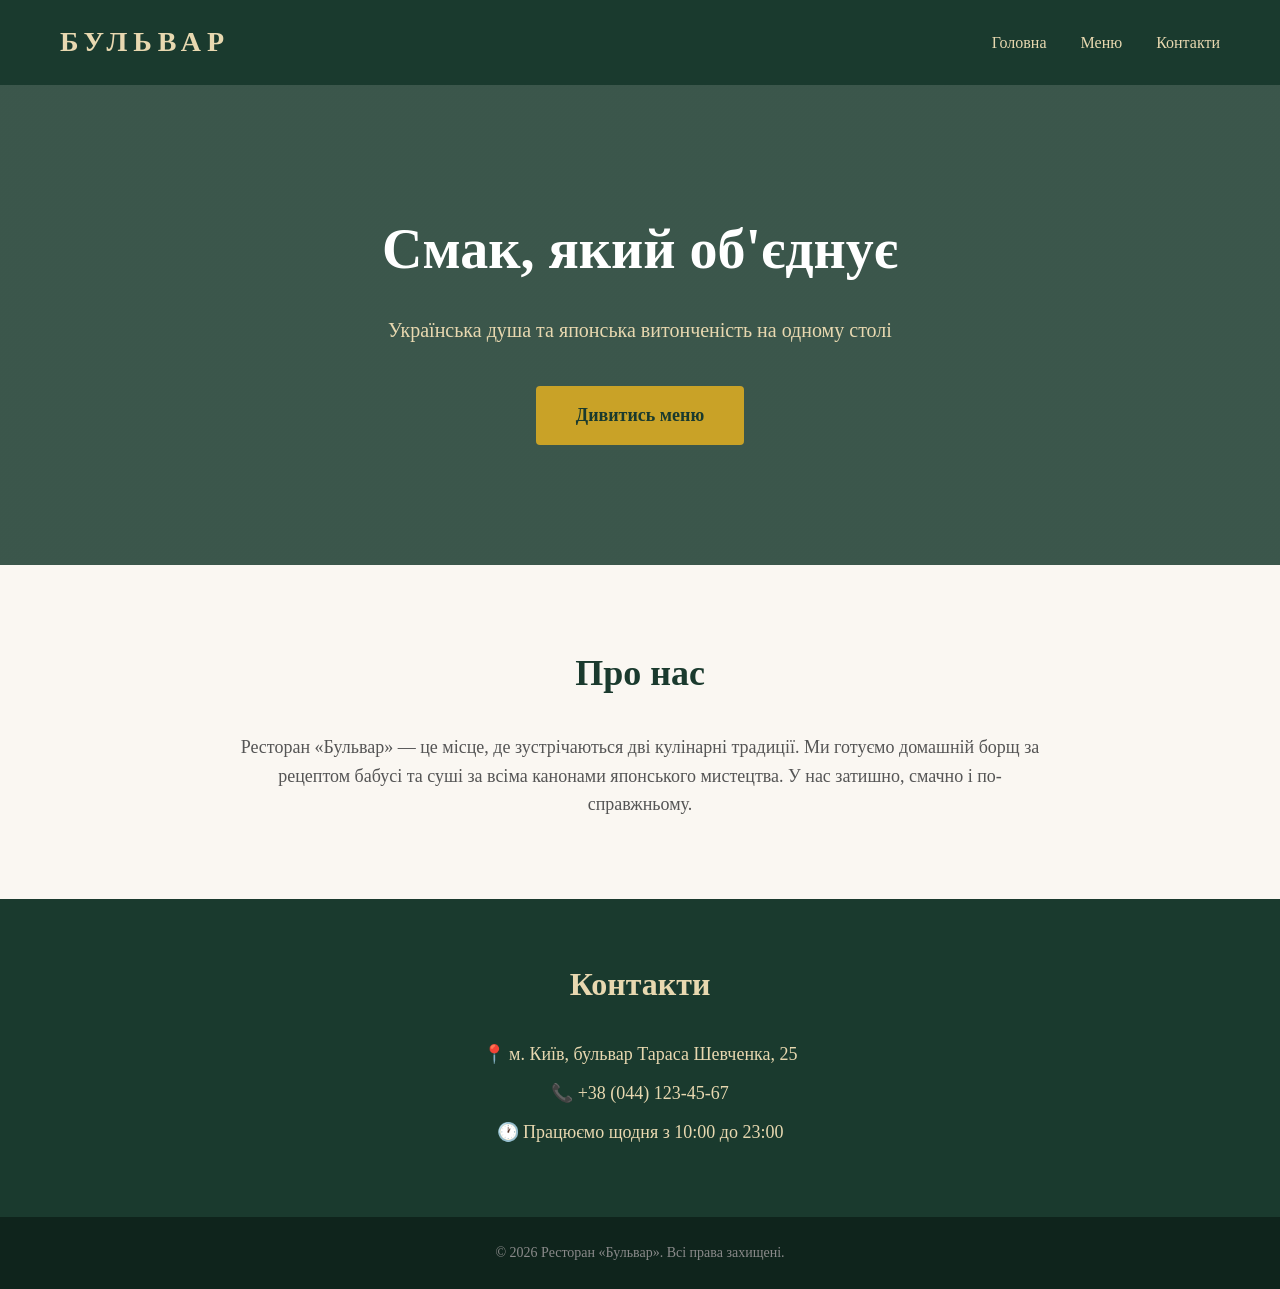
==== index.html @ 78457e4a "Add files via upload" ====
﻿<!DOCTYPE html>
<html lang="uk">
<head>
    <meta charset="UTF-8">
    <meta name="viewport" content="width=device-width, initial-scale=1.0">
    <title>Бульвар — ресторан української та японської кухні</title>
    <link rel="stylesheet" href="style.css">
</head>
<body>

    <!-- ШАПКА САЙТУ -->
    <header class="header">
        <div class="logo">БУЛЬВАР</div>
        <nav class="nav">
            <a href="index.html">Головна</a>
            <a href="menu.html">Меню</a>
            <a href="#contacts">Контакти</a>
        </nav>
    </header>

    <!-- ГОЛОВНИЙ БАНЕР -->
    <section class="hero">
        <div class="hero-content">
            <h1>Смак, який об'єднує</h1>
            <p>Українська душа та японська витонченість на одному столі</p>
            <a href="menu.html" class="btn">Дивитись меню</a>
        </div>
    </section>

    <!-- ПРО НАС -->
    <section class="about">
        <h2>Про нас</h2>
        <p>
            Ресторан «Бульвар» — це місце, де зустрічаються дві кулінарні традиції.
            Ми готуємо домашній борщ за рецептом бабусі та суші за всіма канонами
            японського мистецтва. У нас затишно, смачно і по-справжньому.
        </p>
    </section>

    <!-- КОНТАКТИ -->
    <section class="contacts" id="contacts">
        <h2>Контакти</h2>
        <p>📍 м. Київ, бульвар Тараса Шевченка, 25</p>
        <p>📞 +38 (044) 123-45-67</p>
        <p>🕐 Працюємо щодня з 10:00 до 23:00</p>
    </section>

    <!-- ПІДВАЛ -->
    <footer class="footer">
        <p>© 2026 Ресторан «Бульвар». Всі права захищені.</p>
    </footer>

</body>
</html>
---- style.css ----
﻿/* ==== ЗАГАЛЬНІ СТИЛІ ==== */
* {
    margin: 0;
    padding: 0;
    box-sizing: border-box;
}

body {
    font-family: Georgia, serif;
    color: #2b2b2b;
    background: #faf7f2;
    line-height: 1.6;
}

/* ==== ШАПКА ==== */
.header {
    display: flex;
    justify-content: space-between;
    align-items: center;
    padding: 20px 60px;
    background: #1a3a2e;   /* темно-зелений */
    color: #e8d8b0;         /* золотистий */
}

.logo {
    font-size: 28px;
    letter-spacing: 6px;
    font-weight: bold;
}

.nav a {
    color: #e8d8b0;
    text-decoration: none;
    margin-left: 30px;
    font-size: 16px;
    transition: color 0.3s;
}

.nav a:hover {
    color: #ffffff;
}

/* ==== ГОЛОВНИЙ БАНЕР ==== */
.hero {
    background: linear-gradient(rgba(26, 58, 46, 0.85), rgba(26, 58, 46, 0.85)),
                url('https://images.unsplash.com/photo-1517248135467-4c7edcad34c4?w=1600') center/cover;
    color: white;
    text-align: center;
    padding: 120px 20px;
}

.hero h1 {
    font-size: 56px;
    margin-bottom: 20px;
}

.hero p {
    font-size: 20px;
    margin-bottom: 40px;
    color: #e8d8b0;
}

.btn {
    display: inline-block;
    padding: 15px 40px;
    background: #c9a227;    /* золотий */
    color: #1a3a2e;
    text-decoration: none;
    font-size: 18px;
    font-weight: bold;
    border-radius: 4px;
    transition: background 0.3s;
}

.btn:hover {
    background: #e8d8b0;
}

/* ==== ПРО НАС ==== */
.about {
    max-width: 900px;
    margin: 80px auto;
    padding: 0 40px;
    text-align: center;
}

.about h2 {
    font-size: 36px;
    color: #1a3a2e;
    margin-bottom: 30px;
}

.about p {
    font-size: 18px;
    color: #555;
}

/* ==== КОНТАКТИ ==== */
.contacts {
    background: #1a3a2e;
    color: #e8d8b0;
    padding: 60px 40px;
    text-align: center;
}

.contacts h2 {
    font-size: 32px;
    margin-bottom: 30px;
}

.contacts p {
    font-size: 18px;
    margin: 10px 0;
}

/* ==== СТОРІНКА МЕНЮ ==== */
.menu-page {
    max-width: 900px;
    margin: 60px auto;
    padding: 0 40px;
}

.menu-page h1 {
    text-align: center;
    font-size: 42px;
    color: #1a3a2e;
    margin-bottom: 50px;
}

.category {
    font-size: 26px;
    color: #c9a227;
    border-bottom: 2px solid #c9a227;
    padding-bottom: 10px;
    margin: 40px 0 25px;
}

.dish {
    display: flex;
    justify-content: space-between;
    align-items: flex-start;
    padding: 20px 0;
    border-bottom: 1px dashed #d4c9a8;
}

.dish-info h3 {
    font-size: 20px;
    color: #1a3a2e;
    margin-bottom: 5px;
}

.dish-info p {
    font-size: 15px;
    color: #777;
    max-width: 600px;
}

.dish-price {
    font-size: 22px;
    font-weight: bold;
    color: #c9a227;
    white-space: nowrap;
    margin-left: 30px;
}

/* ==== ПІДВАЛ ==== */
.footer {
    background: #0f241c;
    color: #8a8a8a;
    text-align: center;
    padding: 25px;
    font-size: 14px;
}

/* ==== МОБІЛЬНА ВЕРСІЯ (для телефона) ==== */
@media (max-width: 768px) {
    .header {
        flex-direction: column;
        padding: 15px 20px;
    }
    .nav a {
        margin: 10px 10px 0;
        display: inline-block;
    }
    .hero h1 {
        font-size: 36px;
    }
    .hero {
        padding: 80px 20px;
    }
    .dish {
        flex-direction: column;
    }
    .dish-price {
        margin: 10px 0 0;
    }
    .menu-page {
        padding: 0 20px;
    }
}
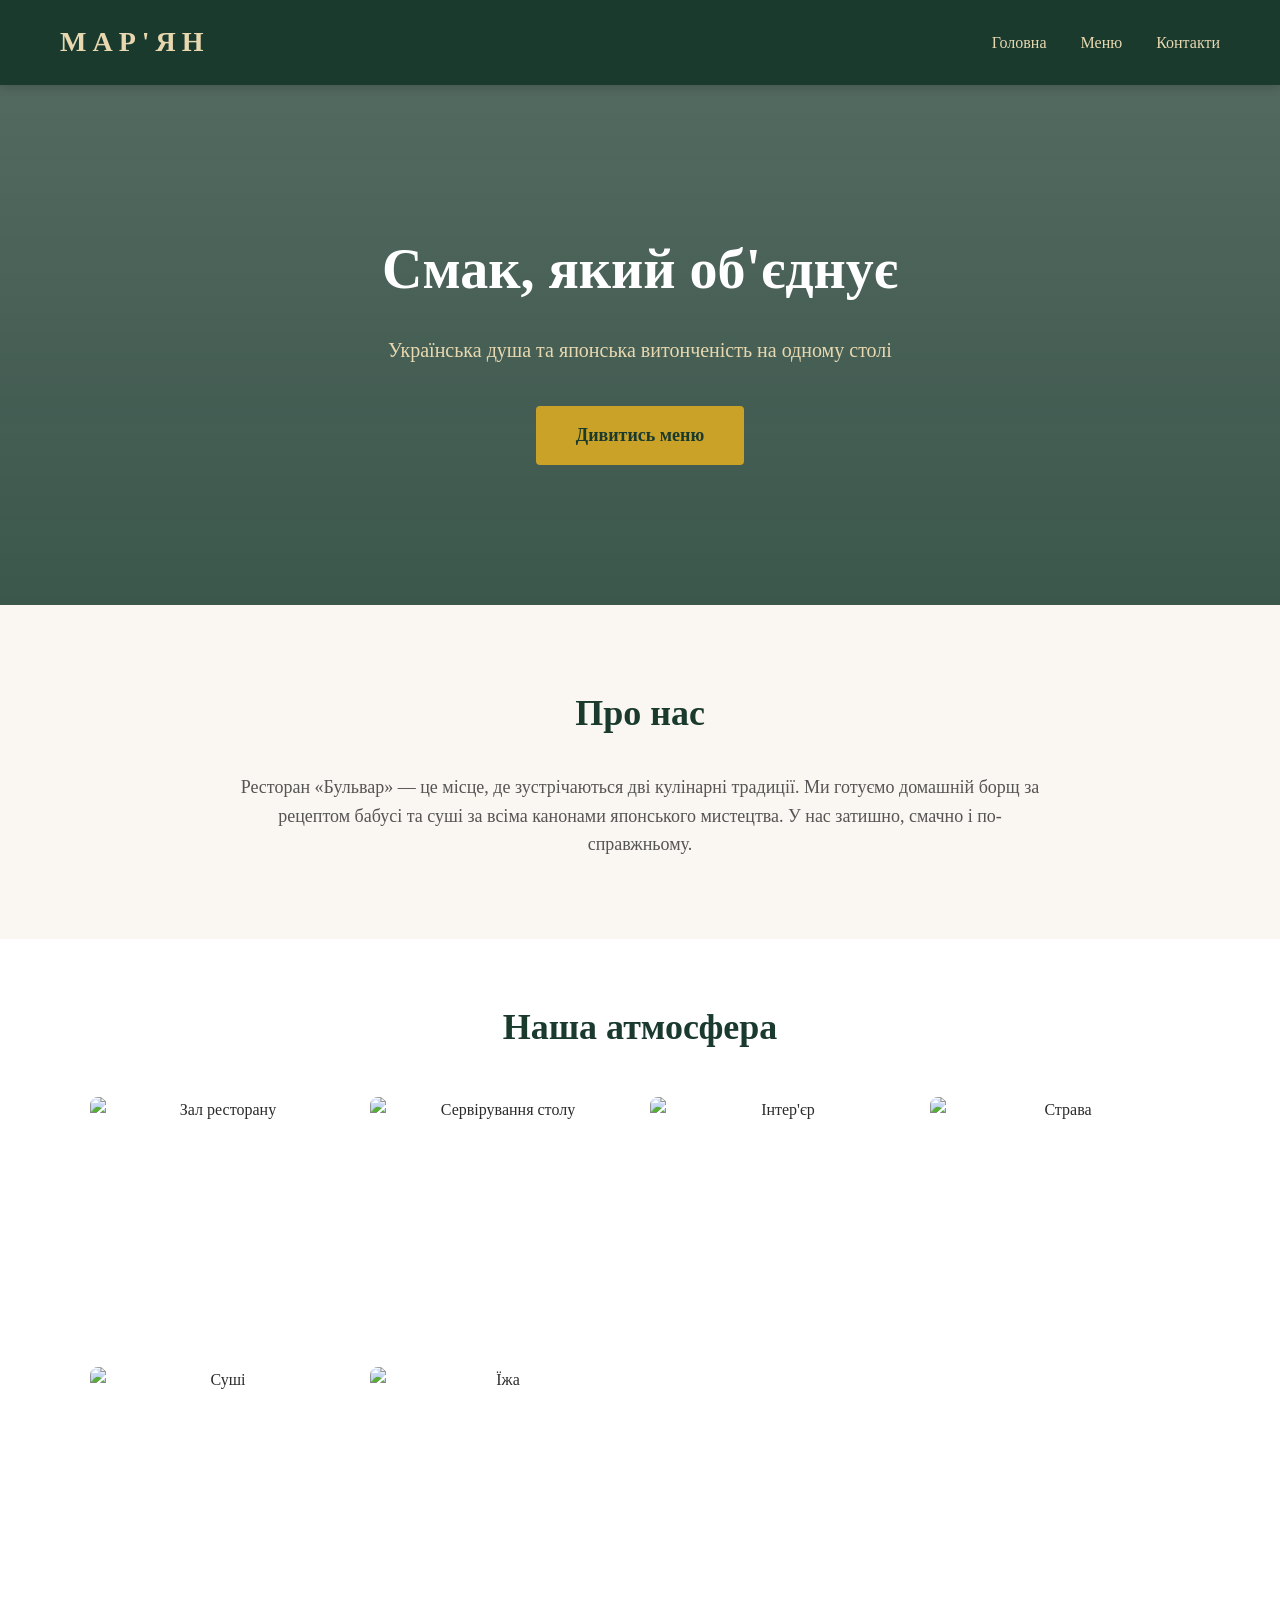
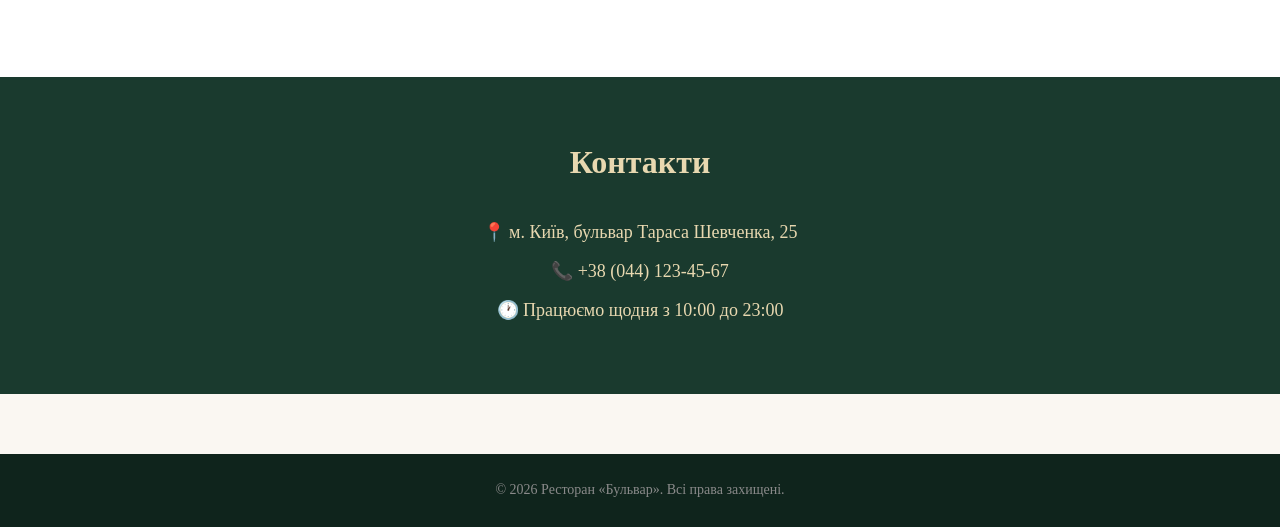
==== commit 6073f0d3: "Add files via upload" ====
--- a/index.html
+++ b/index.html
@@ -8,9 +8,8 @@
 </head>
 <body>
 
-    <!-- ШАПКА САЙТУ -->
     <header class="header">
-        <div class="logo">БУЛЬВАР</div>
+        <div class="logo">МАР'ЯН</div>
         <nav class="nav">
             <a href="index.html">Головна</a>
             <a href="menu.html">Меню</a>
@@ -37,6 +36,19 @@
         </p>
     </section>
 
+    <!-- ГАЛЕРЕЯ -->
+    <section class="gallery">
+        <h2>Наша атмосфера</h2>
+        <div class="gallery-grid">
+            <img src="https://images.unsplash.com/photo-1552566626-52f8b828add9?w=600" alt="Зал ресторану">
+            <img src="https://images.unsplash.com/photo-1414235077428-338989a2e8c0?w=600" alt="Сервірування столу">
+            <img src="https://images.unsplash.com/photo-1517248135467-4c7edcad34c4?w=600" alt="Інтер'єр">
+            <img src="https://images.unsplash.com/photo-1544025162-d76694265947?w=600" alt="Страва">
+            <img src="https://images.unsplash.com/photo-1579584425555-c3ce17fd4351?w=600" alt="Суші">
+            <img src="https://images.unsplash.com/photo-1504674900247-0877df9cc836?w=600" alt="Їжа">
+        </div>
+    </section>
+
     <!-- КОНТАКТИ -->
     <section class="contacts" id="contacts">
         <h2>Контакти</h2>
@@ -45,7 +57,6 @@
         <p>🕐 Працюємо щодня з 10:00 до 23:00</p>
     </section>
 
-    <!-- ПІДВАЛ -->
     <footer class="footer">
         <p>© 2026 Ресторан «Бульвар». Всі права захищені.</p>
     </footer>
--- a/style.css
+++ b/style.css
@@ -18,8 +18,12 @@
     justify-content: space-between;
     align-items: center;
     padding: 20px 60px;
-    background: #1a3a2e;   /* темно-зелений */
-    color: #e8d8b0;         /* золотистий */
+    background: #1a3a2e;
+    color: #e8d8b0;
+    position: sticky;
+    top: 0;
+    z-index: 100;
+    box-shadow: 0 2px 10px rgba(0,0,0,0.2);
 }
 
 .logo {
@@ -42,11 +46,11 @@
 
 /* ==== ГОЛОВНИЙ БАНЕР ==== */
 .hero {
-    background: linear-gradient(rgba(26, 58, 46, 0.85), rgba(26, 58, 46, 0.85)),
+    background: linear-gradient(rgba(26, 58, 46, 0.75), rgba(26, 58, 46, 0.85)),
                 url('https://images.unsplash.com/photo-1517248135467-4c7edcad34c4?w=1600') center/cover;
     color: white;
     text-align: center;
-    padding: 120px 20px;
+    padding: 140px 20px;
 }
 
 .hero h1 {
@@ -63,7 +67,7 @@
 .btn {
     display: inline-block;
     padding: 15px 40px;
-    background: #c9a227;    /* золотий */
+    background: #c9a227;
     color: #1a3a2e;
     text-decoration: none;
     font-size: 18px;
@@ -95,6 +99,39 @@
     color: #555;
 }
 
+/* ==== ГАЛЕРЕЯ ==== */
+.gallery {
+    padding: 60px 40px;
+    background: #ffffff;
+    text-align: center;
+}
+
+.gallery h2 {
+    font-size: 36px;
+    color: #1a3a2e;
+    margin-bottom: 40px;
+}
+
+.gallery-grid {
+    display: grid;
+    grid-template-columns: repeat(auto-fit, minmax(250px, 1fr));
+    gap: 20px;
+    max-width: 1100px;
+    margin: 0 auto;
+}
+
+.gallery-grid img {
+    width: 100%;
+    height: 250px;
+    object-fit: cover;
+    border-radius: 8px;
+    transition: transform 0.3s;
+}
+
+.gallery-grid img:hover {
+    transform: scale(1.05);
+}
+
 /* ==== КОНТАКТИ ==== */
 .contacts {
     background: #1a3a2e;
@@ -113,46 +150,128 @@
     margin: 10px 0;
 }
 
-/* ==== СТОРІНКА МЕНЮ ==== */
+/* ========================================= */
+/* ==== СТОРІНКА МЕНЮ — ІНШИЙ ФОН ========= */
+/* ========================================= */
+
+.menu-body {
+    background: #faf7f2;
+    background-image:
+        radial-gradient(circle at 20% 30%, rgba(201, 162, 39, 0.05) 0%, transparent 50%),
+        radial-gradient(circle at 80% 70%, rgba(26, 58, 46, 0.05) 0%, transparent 50%);
+    background-attachment: fixed;
+}
+
 .menu-page {
-    max-width: 900px;
+    max-width: 1000px;
     margin: 60px auto;
-    padding: 0 40px;
+    padding: 60px 40px;
+    background: #ffffff;
+    border-radius: 12px;
+    box-shadow: 0 10px 40px rgba(0, 0, 0, 0.08);
 }
 
 .menu-page h1 {
     text-align: center;
-    font-size: 42px;
-    color: #1a3a2e;
+    font-size: 46px;
+    color: #1a3a2e;
+    margin-bottom: 15px;
+    letter-spacing: 4px;
+}
+
+.menu-subtitle {
+    text-align: center;
+    color: #c9a227;
+    font-style: italic;
+    margin-bottom: 40px;
+    font-size: 16px;
+}
+
+/* ==== ФІЛЬТР КАТЕГОРІЙ ==== */
+.filters {
+    display: flex;
+    flex-wrap: wrap;
+    justify-content: center;
+    gap: 10px;
     margin-bottom: 50px;
-}
-
+    padding-bottom: 30px;
+    border-bottom: 2px solid #f0e9d8;
+}
+
+.filter-btn {
+    padding: 10px 20px;
+    background: #ffffff;
+    border: 2px solid #d4c9a8;
+    color: #1a3a2e;
+    font-family: Georgia, serif;
+    font-size: 15px;
+    border-radius: 25px;
+    cursor: pointer;
+    transition: all 0.3s;
+}
+
+.filter-btn:hover {
+    background: #f0e9d8;
+    border-color: #c9a227;
+}
+
+.filter-btn.active {
+    background: #1a3a2e;
+    color: #e8d8b0;
+    border-color: #1a3a2e;
+}
+
+/* ==== КАТЕГОРІЇ ТА СТРАВИ ==== */
 .category {
-    font-size: 26px;
-    color: #c9a227;
+    font-size: 28px;
+    color: #1a3a2e;
     border-bottom: 2px solid #c9a227;
-    padding-bottom: 10px;
-    margin: 40px 0 25px;
+    padding-bottom: 12px;
+    margin: 50px 0 25px;
+}
+
+.category:first-of-type {
+    margin-top: 0;
 }
 
 .dish {
     display: flex;
-    justify-content: space-between;
-    align-items: flex-start;
-    padding: 20px 0;
+    align-items: center;
+    gap: 20px;
+    padding: 18px 0;
     border-bottom: 1px dashed #d4c9a8;
+    transition: background 0.2s;
+}
+
+.dish:hover {
+    background: #faf7f2;
+    padding-left: 10px;
+    padding-right: 10px;
+    border-radius: 6px;
+}
+
+.dish-img {
+    width: 90px;
+    height: 90px;
+    object-fit: cover;
+    border-radius: 10px;
+    flex-shrink: 0;
+    box-shadow: 0 2px 8px rgba(0,0,0,0.1);
+}
+
+.dish-info {
+    flex: 1;
 }
 
 .dish-info h3 {
-    font-size: 20px;
+    font-size: 19px;
     color: #1a3a2e;
     margin-bottom: 5px;
 }
 
 .dish-info p {
-    font-size: 15px;
+    font-size: 14px;
     color: #777;
-    max-width: 600px;
 }
 
 .dish-price {
@@ -160,7 +279,7 @@
     font-weight: bold;
     color: #c9a227;
     white-space: nowrap;
-    margin-left: 30px;
+    margin-left: 10px;
 }
 
 /* ==== ПІДВАЛ ==== */
@@ -170,9 +289,10 @@
     text-align: center;
     padding: 25px;
     font-size: 14px;
-}
-
-/* ==== МОБІЛЬНА ВЕРСІЯ (для телефона) ==== */
+    margin-top: 60px;
+}
+
+/* ==== МОБІЛЬНА ВЕРСІЯ ==== */
 @media (max-width: 768px) {
     .header {
         flex-direction: column;
@@ -190,11 +310,28 @@
     }
     .dish {
         flex-direction: column;
+        text-align: center;
+        gap: 10px;
+    }
+    .dish-img {
+        width: 120px;
+        height: 120px;
     }
     .dish-price {
-        margin: 10px 0 0;
+        margin: 0;
     }
     .menu-page {
-        padding: 0 20px;
+        padding: 30px 20px;
+        margin: 20px;
+    }
+    .menu-page h1 {
+        font-size: 32px;
+    }
+    .gallery-grid {
+        grid-template-columns: 1fr;
+    }
+    .filter-btn {
+        font-size: 13px;
+        padding: 8px 14px;
     }
 }
